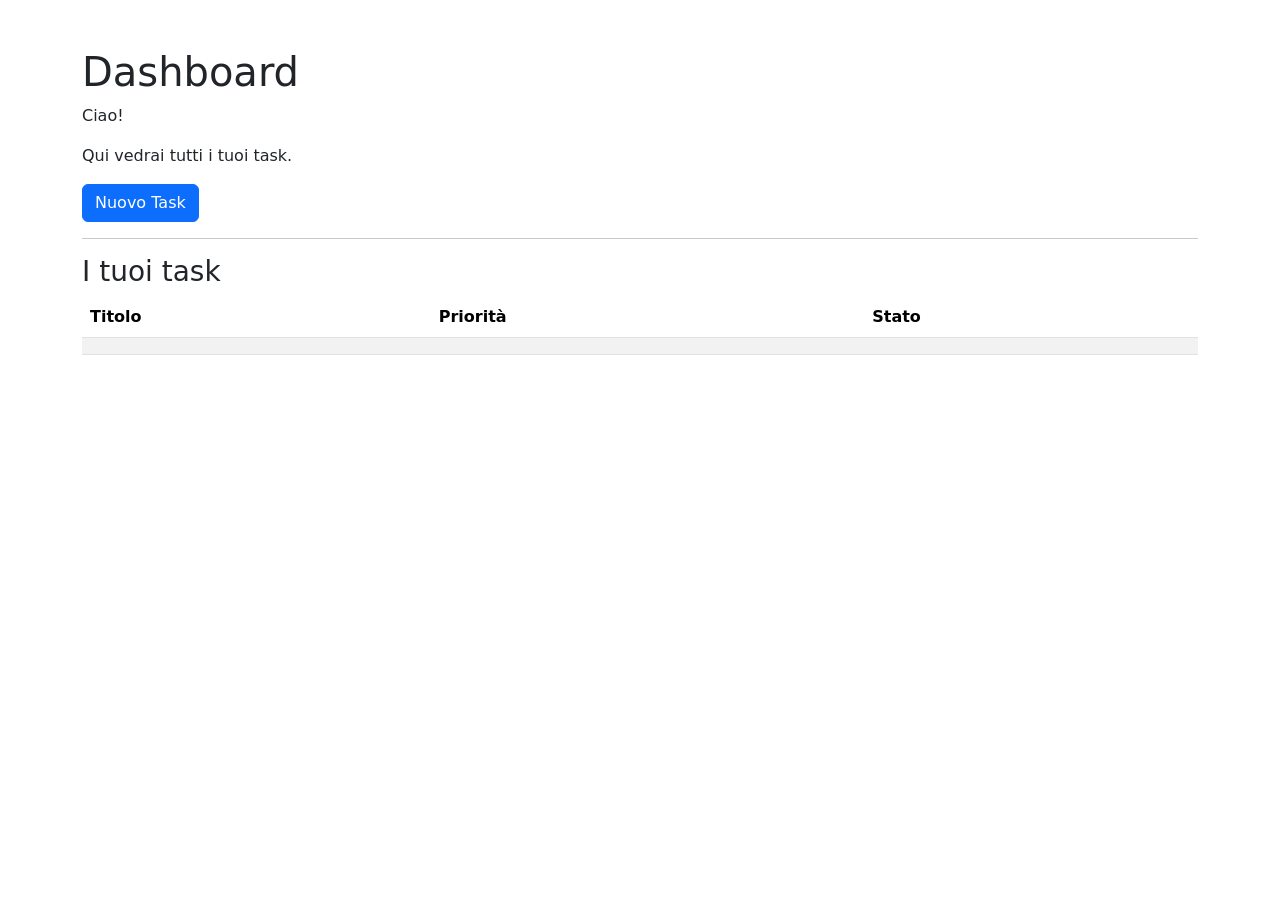
==== src/main/resources/templates/dashboard.html @ 486e1c02 "Display user tasks in dashboard" ====
<!DOCTYPE html>
<html xmlns:th="http://www.thymeleaf.org">

<head>

    <meta charset="UTF-8">

    <title>Dashboard</title>

    <link
            href="https://cdn.jsdelivr.net/npm/bootstrap@5.3.7/dist/css/bootstrap.min.css"
            rel="stylesheet">

</head>

<body>

<div class="container mt-5">

    <h1>

        Dashboard

    </h1>

    <p>

        Ciao!

    </p>

    <p>

        Qui vedrai tutti i tuoi task.

    </p>

    <a
            href="#"
            class="btn btn-primary">

        Nuovo Task

    </a>

    <hr>

        <h3>I tuoi task</h3>

            <table class="table table-striped">

                <thead>

                <tr>

                    <th>Titolo</th>
                    <th>Priorità</th>
                    <th>Stato</th>

                </tr>

                </thead>

                <tbody>

                <tr th:each="task : ${tasks}">

                    <td th:text="${task.title}"></td>

                    <td th:text="${task.priority}"></td>

                    <td th:text="${task.status}"></td>

                </tr>

                </tbody>

            </table>

</div>

</body>

</html>
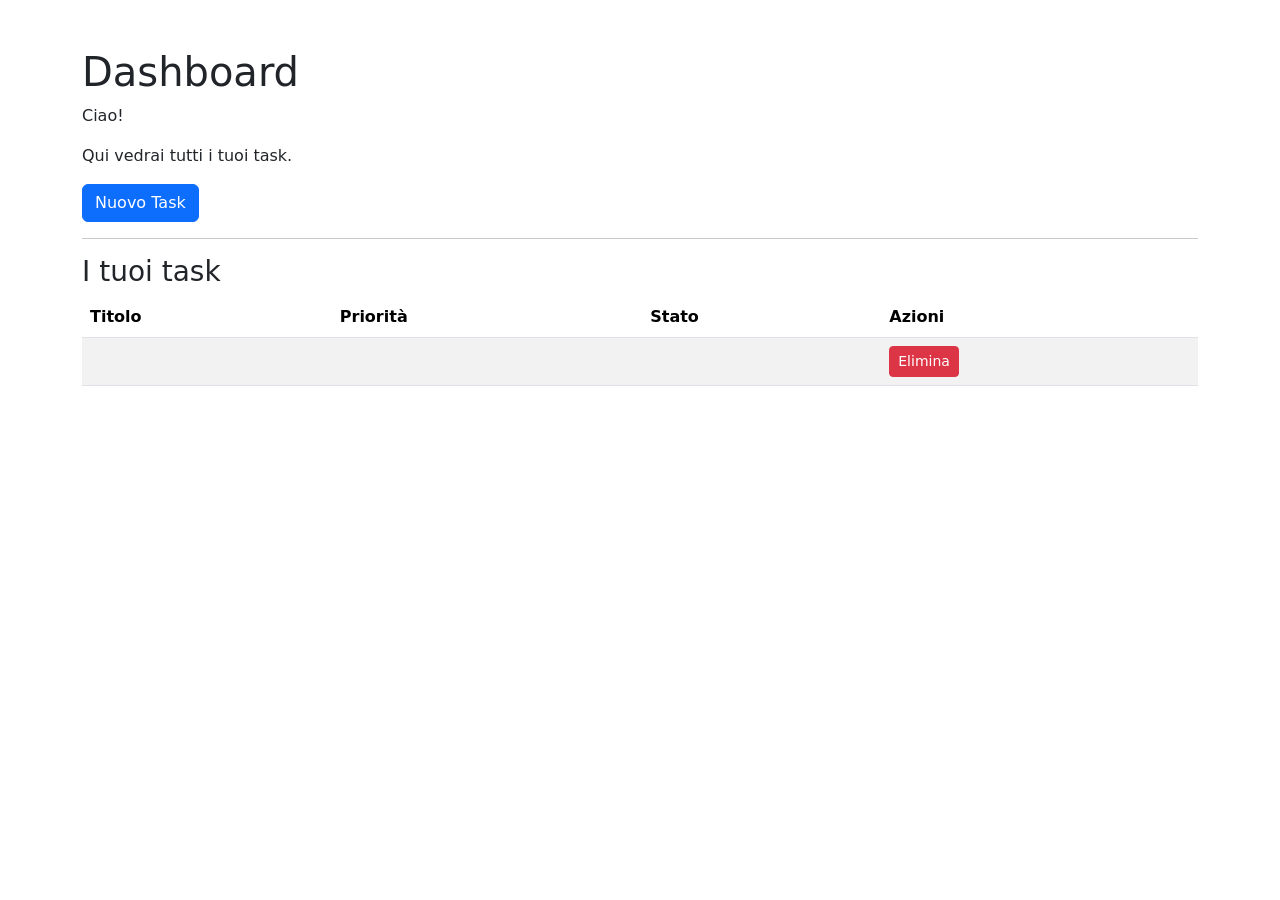
==== commit 7d043b71: "Add task deletion" ====
--- a/src/main/resources/templates/dashboard.html
+++ b/src/main/resources/templates/dashboard.html
@@ -36,8 +36,8 @@
     </p>
 
     <a
-            href="#"
-            class="btn btn-primary">
+        th:href="@{/tasks/new}"
+        class="btn btn-primary">
 
         Nuovo Task
 
@@ -52,26 +52,43 @@
                 <thead>
 
                 <tr>
-
                     <th>Titolo</th>
                     <th>Priorità</th>
                     <th>Stato</th>
-
+                    <th>Azioni</th>
                 </tr>
 
                 </thead>
 
                 <tbody>
 
-                <tr th:each="task : ${tasks}">
+                    <tr th:each="task : ${tasks}">
 
-                    <td th:text="${task.title}"></td>
+                        <td th:text="${task.title}"></td>
 
-                    <td th:text="${task.priority}"></td>
+                        <td th:text="${task.priority}"></td>
 
-                    <td th:text="${task.status}"></td>
+                        <td th:text="${task.status}"></td>
 
-                </tr>
+                        <td>
+
+                            <form
+                                    th:action="@{/tasks/{id}/delete(id=${task.id})}"
+                                    method="post">
+
+                                <button
+                                        type="submit"
+                                        class="btn btn-danger btn-sm">
+
+                                    Elimina
+
+                                </button>
+
+                            </form>
+
+                        </td>
+
+                    </tr>
 
                 </tbody>
 
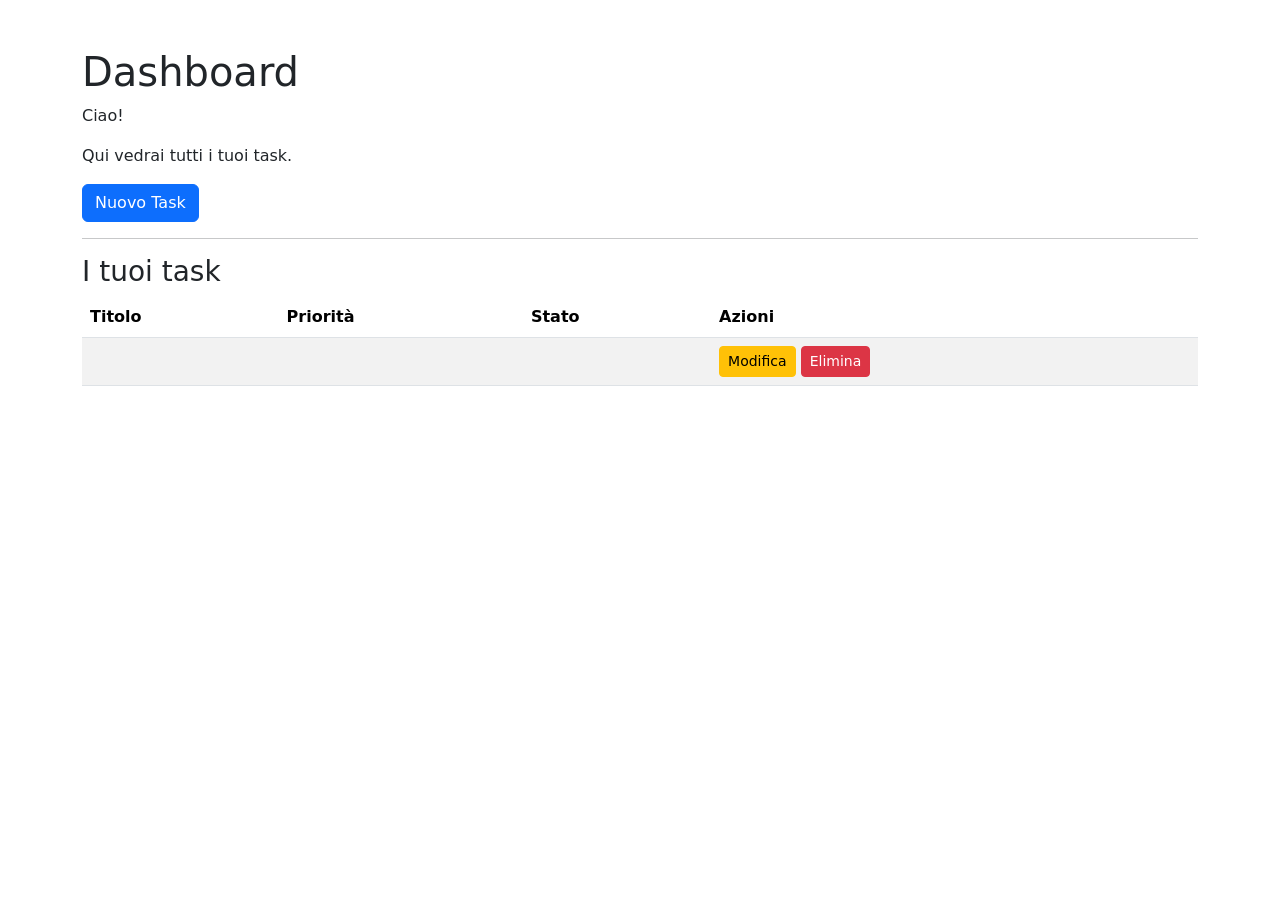
==== commit b0636f8d: "Add task edit page" ====
--- a/src/main/resources/templates/dashboard.html
+++ b/src/main/resources/templates/dashboard.html
@@ -72,19 +72,28 @@
 
                         <td>
 
-                            <form
-                                    th:action="@{/tasks/{id}/delete(id=${task.id})}"
-                                    method="post">
+                                <a
+                                        th:href="@{/tasks/{id}/edit(id=${task.id})}"
+                                        class="btn btn-warning btn-sm">
 
-                                <button
-                                        type="submit"
-                                        class="btn btn-danger btn-sm">
+                                    Modifica
 
-                                    Elimina
+                                </a>
 
-                                </button>
+                                <form
+                                        th:action="@{/tasks/{id}/delete(id=${task.id})}"
+                                        method="post"
+                                        style="display:inline;">
 
-                            </form>
+                                    <button
+                                            type="submit"
+                                            class="btn btn-danger btn-sm">
+
+                                        Elimina
+
+                                    </button>
+
+                                </form>
 
                         </td>
 
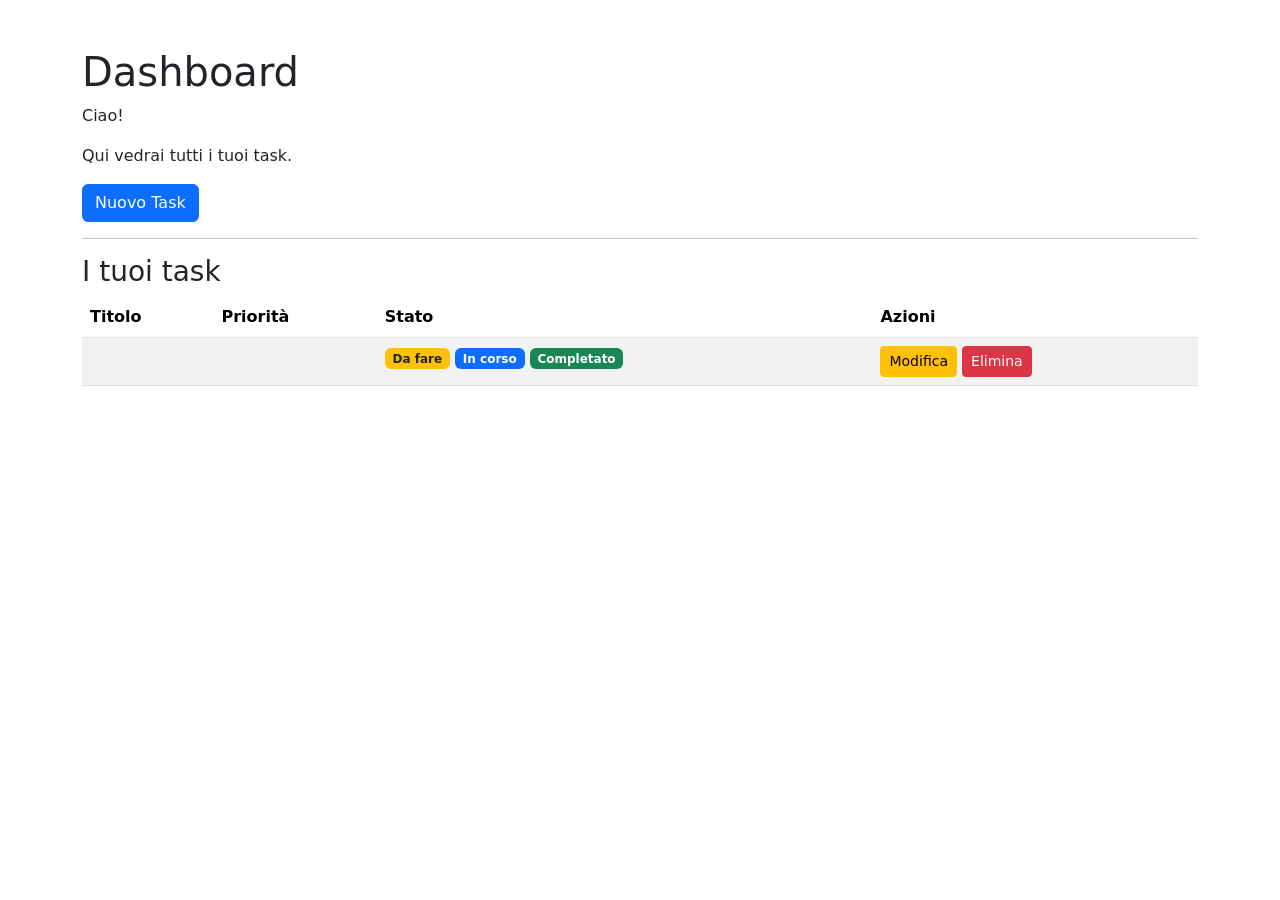
==== commit dfcdde15: "Improve task status visualization" ====
--- a/src/main/resources/templates/dashboard.html
+++ b/src/main/resources/templates/dashboard.html
@@ -68,7 +68,33 @@
 
                         <td th:text="${task.priority}"></td>
 
-                        <td th:text="${task.status}"></td>
+                        <td>
+
+                                <span
+                                        th:if="${task.status.name() == 'TODO'}"
+                                        class="badge bg-warning text-dark">
+
+                                    Da fare
+
+                                </span>
+
+                                <span
+                                        th:if="${task.status.name() == 'IN_PROGRESS'}"
+                                        class="badge bg-primary">
+
+                                    In corso
+
+                                </span>
+
+                                <span
+                                        th:if="${task.status.name() == 'COMPLETED'}"
+                                        class="badge bg-success">
+
+                                    Completato
+
+                                </span>
+
+                        </td>
 
                         <td>
 
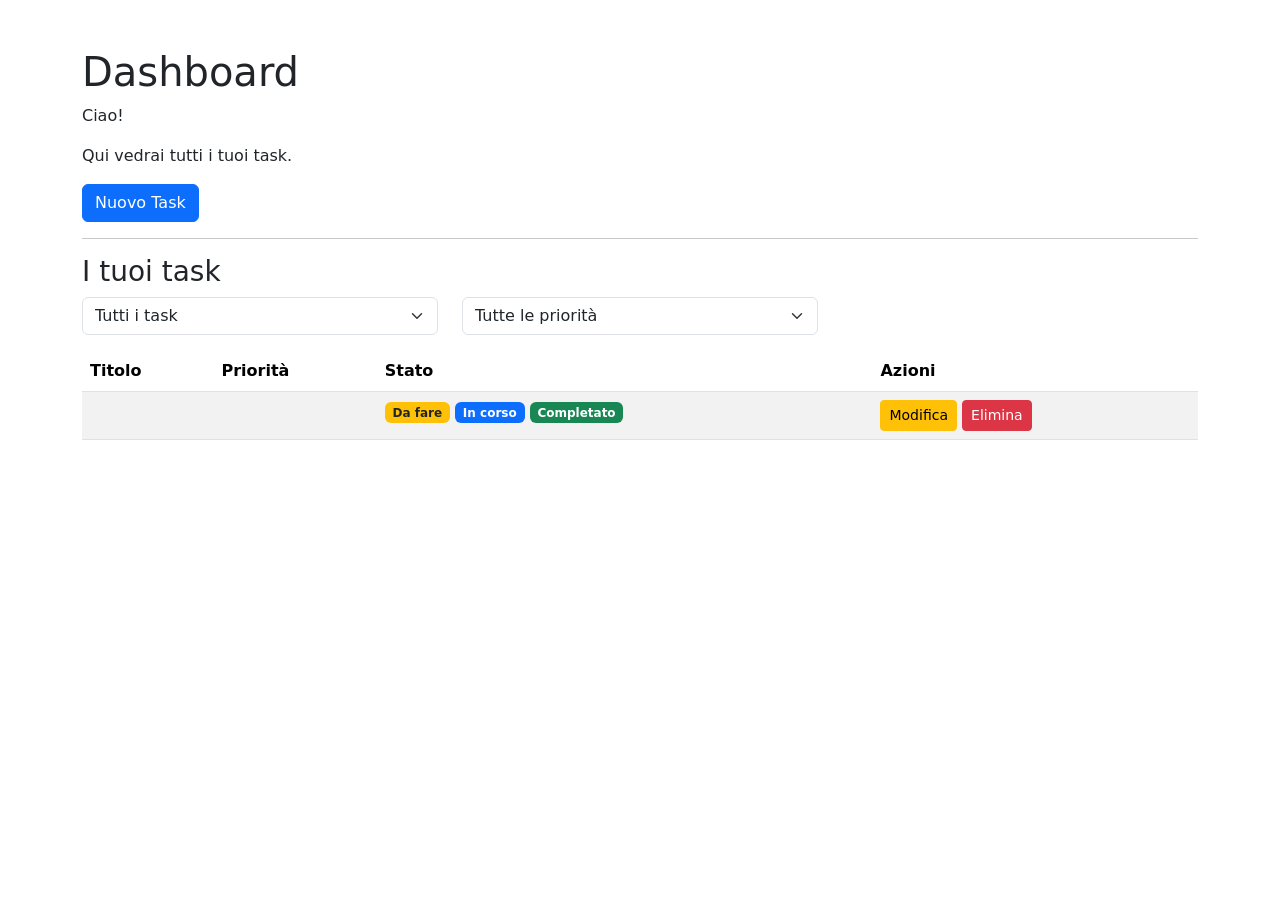
==== commit 91d29db6: "Implement task filtering by status and priority" ====
--- a/src/main/resources/templates/dashboard.html
+++ b/src/main/resources/templates/dashboard.html
@@ -46,6 +46,73 @@
     <hr>
 
         <h3>I tuoi task</h3>
+
+        <form th:action="@{/dashboard}" method="get" class="mb-3">
+
+    <div class="row">
+
+        <div class="col-md-4">
+
+            <select
+                    class="form-select"
+                    name="status"
+                    onchange="this.form.submit()">
+
+                <option
+                        value=""
+                        th:selected="${selectedStatus == null}">
+
+                    Tutti i task
+
+                </option>
+
+               <option
+                    th:each="status : ${statuses}"
+                    th:value="${status}"
+                    th:selected="${status == selectedStatus}"
+                    th:text="${status.name() == 'TODO' ? 'Da fare' :
+                            status.name() == 'IN_PROGRESS' ? 'In corso' :
+                            'Completato'}">
+                </option>
+
+            </select>
+
+        </div>
+
+        <div class="col-md-4">
+
+    <select
+            class="form-select"
+            name="priority"
+            onchange="this.form.submit()">
+
+        <option
+                value=""
+                th:selected="${selectedPriority == null}">
+
+            Tutte le priorità
+
+        </option>
+
+        <option
+                th:each="priority : ${priorities}"
+                th:value="${priority}"
+                th:selected="${priority == selectedPriority}"
+                th:text="${priority.name() == 'LOW' ? 'Bassa' :
+                          priority.name() == 'MEDIUM' ? 'Media' :
+                          'Alta'}">
+        </option>
+
+    </select>
+
+</div>
+
+    </div>
+
+    
+
+</form>
+
 
             <table class="table table-striped">
 
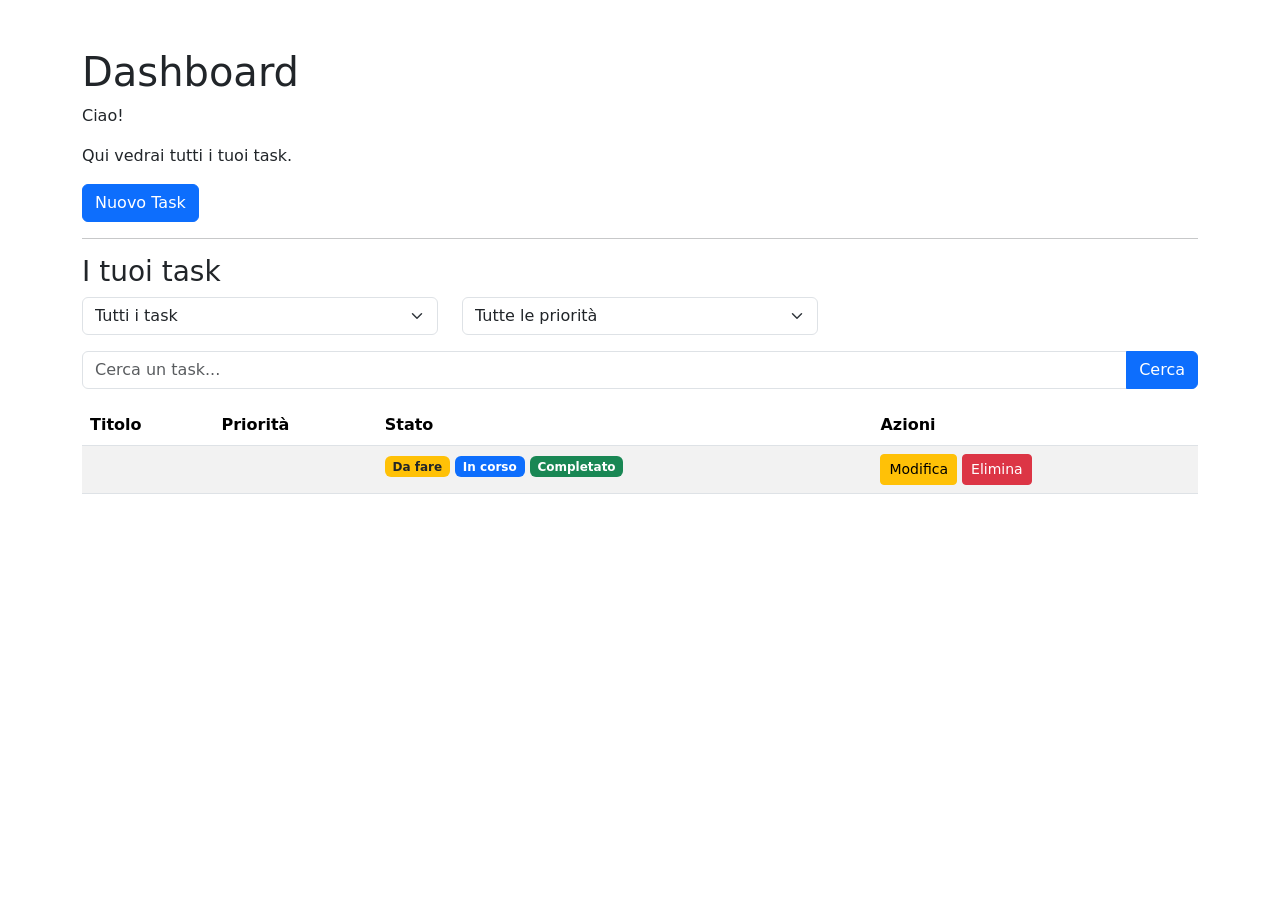
==== commit 93993c70: "Add task search by title" ====
--- a/src/main/resources/templates/dashboard.html
+++ b/src/main/resources/templates/dashboard.html
@@ -112,7 +112,24 @@
     
 
 </form>
-
+<form th:action="@{/dashboard}" method="get" class="mb-3">
+
+    <div class="input-group">
+
+        <input
+                type="text"
+                class="form-control"
+                name="title"
+                placeholder="Cerca un task..."
+                th:value="${searchTitle}">
+
+        <button class="btn btn-primary" type="submit">
+            Cerca
+        </button>
+
+    </div>
+
+</form>
 
             <table class="table table-striped">
 
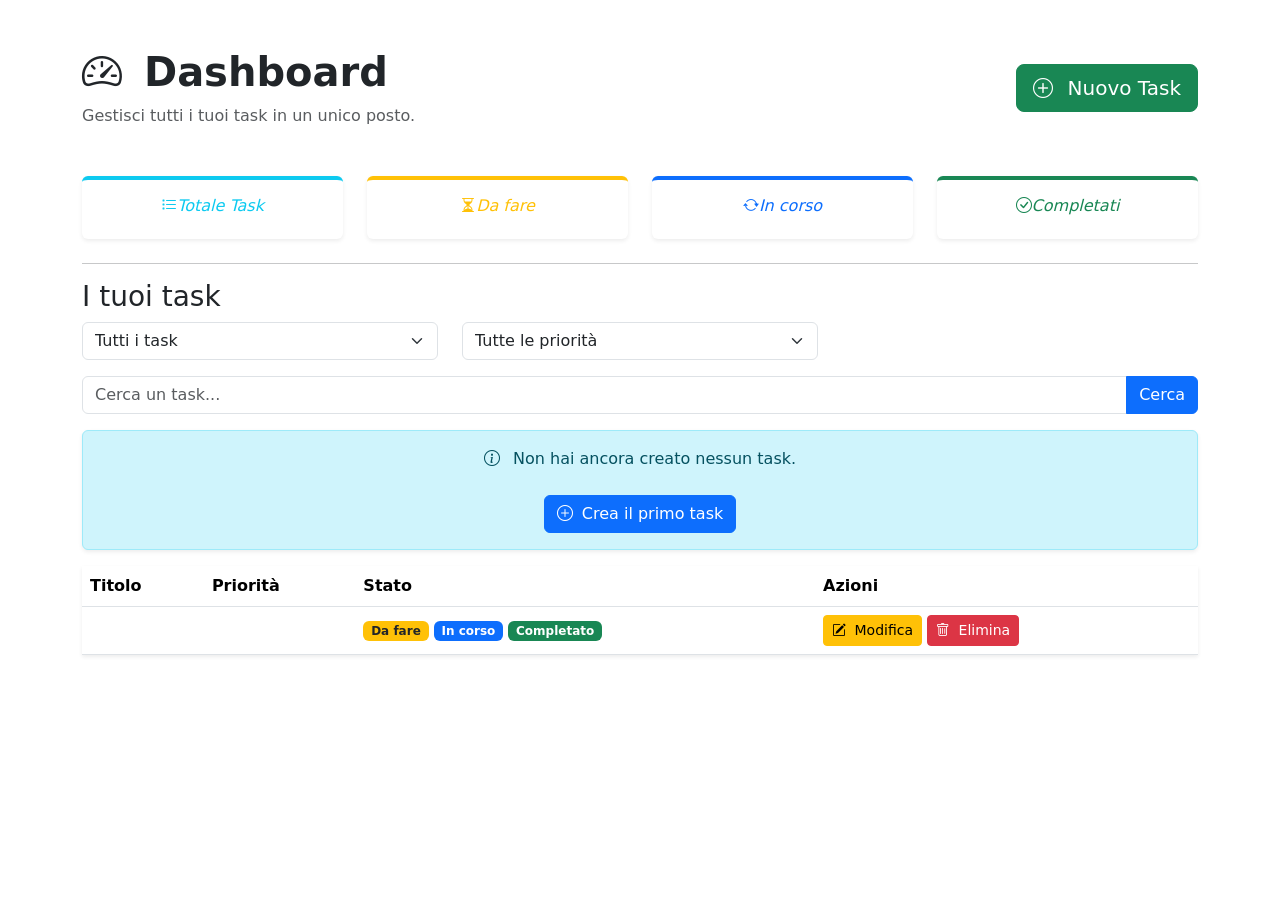
==== commit be8b43b8: "Improve homepage welcome message and organize static resources" ====
--- a/src/main/resources/templates/dashboard.html
+++ b/src/main/resources/templates/dashboard.html
@@ -10,38 +10,116 @@
     <link
             href="https://cdn.jsdelivr.net/npm/bootstrap@5.3.7/dist/css/bootstrap.min.css"
             rel="stylesheet">
+    <link rel="stylesheet"
+      href="https://cdn.jsdelivr.net/npm/bootstrap-icons@1.11.3/font/bootstrap-icons.min.css">
 
 </head>
 
 <body>
 
+<div th:replace="~{fragments/navbar :: navbar}"></div>
+
 <div class="container mt-5">
 
-    <h1>
-
-        Dashboard
-
-    </h1>
-
-    <p>
-
-        Ciao!
-
-    </p>
-
-    <p>
-
-        Qui vedrai tutti i tuoi task.
-
-    </p>
-
-    <a
-        th:href="@{/tasks/new}"
-        class="btn btn-primary">
+<div class="d-flex justify-content-between align-items-center mb-5">
+
+    <div>
+
+        <h1 class="fw-bold mb-2">
+            <i class="bi bi-speedometer2 me-2"></i>
+            Dashboard
+        </h1>
+
+        <p class="text-muted mb-0">
+            Gestisci tutti i tuoi task in un unico posto.
+        </p>
+
+    </div>
+
+    <a th:href="@{/tasks/new}"
+       class="btn btn-success btn-lg">
+
+        <i class="bi bi-plus-circle me-2"></i>
 
         Nuovo Task
 
     </a>
+
+</div>
+
+<div class="row mb-4">
+
+    <div class="col-md-3">
+
+        <div class="card shadow-sm border-0 border-top border-info border-4 text-center">
+
+            <div class="card-body">
+
+                <h6 class="text-muted">
+                    <i class="bi bi-list-task text-info">Totale Task</i>
+                </h6>
+
+                <h2 th:text="${totalTasks}"></h2>
+
+            </div>
+
+        </div>
+
+    </div>
+
+    <div class="col-md-3">
+
+        <div class="card shadow-sm border-0 border-top border-warning border-4 text-center">
+            <div class="card-body">
+
+                <h6 class="text-muted">
+                    <i class="bi bi-hourglass-split text-warning">Da fare</i>
+                </h6>
+
+                <h2 th:text="${todoTasks}"></h2>
+
+            </div>
+
+        </div>
+
+    </div>
+
+    <div class="col-md-3">
+
+        <div class="card shadow-sm border-0 border-top border-primary border-4 text-center">
+
+            <div class="card-body">
+
+                <h6 class="text-muted">
+                    <i class="bi bi-arrow-repeat text-primary">In corso</i>
+                </h6>
+
+                <h2 th:text="${inProgressTasks}"></h2>
+
+            </div>
+
+        </div>
+
+    </div>
+
+    <div class="col-md-3">
+
+        <div class="card shadow-sm border-0 border-top border-success border-4 text-center">
+            <div class="card-body">
+
+                <h6 class="text-muted">
+                    <i class="bi bi-check-circle text-success">Completati</i>
+                </h6>
+
+                <h2 th:text="${completedTasks}"></h2>
+
+            </div>
+
+        </div>
+
+    </div>
+
+</div>
 
     <hr>
 
@@ -131,7 +209,31 @@
 
 </form>
 
-            <table class="table table-striped">
+<div
+        th:if="${#lists.isEmpty(tasks)}"
+        class="alert alert-info text-center shadow-sm">
+
+    <i class="bi bi-info-circle me-2"></i>
+
+    Non hai ancora creato nessun task.
+
+    <br><br>
+
+    <a
+            th:href="@{/tasks/new}"
+            class="btn btn-primary">
+
+        <i class="bi bi-plus-circle me-1"></i>
+
+        Crea il primo task
+
+    </a>
+
+</div>
+
+            <table
+        th:unless="${#lists.isEmpty(tasks)}"
+        class="table table-hover align-middle shadow-sm">
 
                 <thead>
 
@@ -150,8 +252,11 @@
 
                         <td th:text="${task.title}"></td>
 
-                        <td th:text="${task.priority}"></td>
-
+                        <td
+                            th:text="${task.priority.name() == 'HIGH' ? 'Alta' :
+                                    task.priority.name() == 'MEDIUM' ? 'Media' :
+                                    'Bassa'}">
+                        </td>
                         <td>
 
                                 <span
@@ -186,7 +291,8 @@
                                         th:href="@{/tasks/{id}/edit(id=${task.id})}"
                                         class="btn btn-warning btn-sm">
 
-                                    Modifica
+                                   <i class="bi bi-pencil-square me-1"></i>
+                                            Modifica
 
                                 </a>
 
@@ -199,7 +305,8 @@
                                             type="submit"
                                             class="btn btn-danger btn-sm">
 
-                                        Elimina
+                                        <i class="bi bi-trash me-1"></i>
+                                                Elimina
 
                                     </button>
 
